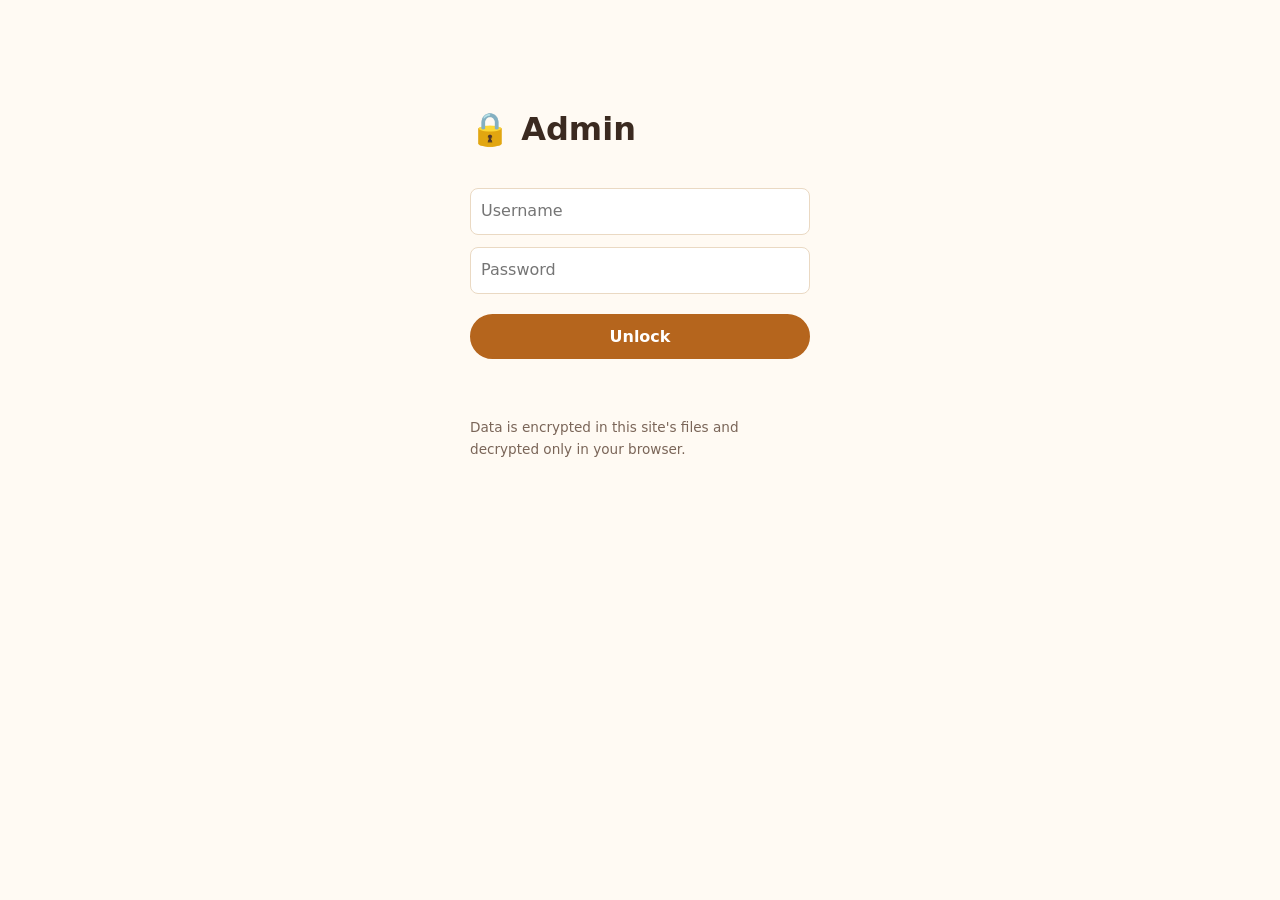
==== admin.html @ 82c0ba62 "Rebuild as custom-cookie quote site with encrypted admin page Co-Authored-By: Claude Sonnet 5.5 <nor" ====
<!doctype html>
<html lang="en">
<head>
  <meta charset="utf-8">
  <meta name="viewport" content="width=device-width, initial-scale=1">
  <meta name="robots" content="noindex, nofollow">
  <title>Admin</title>
  <link rel="stylesheet" href="styles.css">
  <style>
    .wrap { max-width: 1200px; margin: 0 auto; padding: 24px 16px; font-family: system-ui, sans-serif; }
    .login { max-width: 340px; margin: 60px auto; display: grid; gap: 12px; }
    .login input { font: inherit; padding: 10px; border-radius: 8px; border: 1px solid var(--border); background: var(--surface); color: var(--text); }
    .err { color: #c0392b; min-height: 1.3em; }
    .tabs { display: flex; flex-wrap: wrap; gap: 8px; margin: 12px 0; }
    .tools { display: flex; gap: 10px; align-items: center; margin-bottom: 10px; }
    .tools input { flex: 1; max-width: 320px; font: inherit; padding: 8px 10px; border-radius: 8px; border: 1px solid var(--border); background: var(--surface); color: var(--text); }
    .tablebox { overflow: auto; max-height: 70vh; border: 1px solid var(--border); border-radius: 10px; }
    table { border-collapse: collapse; width: 100%; font-size: .85rem; }
    th, td { padding: 6px 10px; border-bottom: 1px solid var(--border); text-align: left; white-space: nowrap; }
    thead th { position: sticky; top: 0; background: var(--alt); }
    td.n { text-align: right; font-variant-numeric: tabular-nums; }
  </style>
</head>
<body>
  <div class="wrap">
    <form id="login" class="login">
      <h1>🔒 Admin</h1>
      <input id="user" placeholder="Username" autocomplete="username" required>
      <input id="pw" type="password" placeholder="Password" autocomplete="current-password" required>
      <button class="btn full" type="submit">Unlock</button>
      <div class="err" id="err" role="alert"></div>
      <p class="muted small">Data is encrypted in this site's files and decrypted only in your browser.</p>
    </form>

    <section id="app" hidden>
      <div class="tools">
        <h1 style="margin:0">Business data</h1>
        <button class="btn ghost" id="lock" type="button">Lock</button>
      </div>
      <div id="tabs" class="tabs"></div>
      <div class="tools"><input id="q" type="search" placeholder="Search this sheet…"> <span id="count" class="muted small"></span></div>
      <div class="tablebox"><table id="tbl"></table></div>
    </section>
  </div>

  <script>
  (() => {
    const $ = (id) => document.getElementById(id);
    const b64 = (s) => Uint8Array.from(atob(s), (c) => c.charCodeAt(0));
    const esc = (s) => String(s ?? '').replace(/[&<>"']/g, (c) => ({ '&': '&amp;', '<': '&lt;', '>': '&gt;', '"': '&quot;', "'": '&#39;' }[c]));
    let data = null, current = null;

    async function decrypt(user, pw) {
      const blob = await fetch('data/private.enc.json', { cache: 'no-store' }).then((r) => { if (!r.ok) throw new Error('nodata'); return r.json(); });
      const base = await crypto.subtle.importKey('raw', new TextEncoder().encode(`${user}:${pw}`), 'PBKDF2', false, ['deriveKey']);
      const key = await crypto.subtle.deriveKey({ name: 'PBKDF2', salt: b64(blob.salt), iterations: blob.iter, hash: 'SHA-256' },
        base, { name: 'AES-GCM', length: 256 }, false, ['decrypt']);
      const plain = await crypto.subtle.decrypt({ name: 'AES-GCM', iv: b64(blob.iv) }, key, b64(blob.data));
      return JSON.parse(new TextDecoder().decode(plain));
    }

    function show(name) {
      current = name;
      [...$('tabs').children].forEach((b) => b.setAttribute('aria-selected', b.dataset.n === name));
      $('q').value = '';
      table();
    }
    function table() {
      const rows = data[current], q = $('q').value.toLowerCase();
      const body = rows.slice(1).filter((r) => !q || r.some((c) => String(c ?? '').toLowerCase().includes(q)));
      const cell = (c) => typeof c === 'number'
        ? `<td class="n">${Number.isInteger(c) ? c : Math.round(c * 100) / 100}</td>` : `<td>${esc(c)}</td>`;
      $('tbl').innerHTML = `<thead><tr>${rows[0].map((c) => `<th>${esc(c)}</th>`).join('')}</tr></thead>` +
        `<tbody>${body.map((r) => `<tr>${r.map(cell).join('')}</tr>`).join('')}</tbody>`;
      $('count').textContent = `${body.length} rows`;
    }

    $('login').addEventListener('submit', async (e) => {
      e.preventDefault();
      $('err').textContent = '';
      try {
        data = await decrypt($('user').value.trim(), $('pw').value);
      } catch (err) {
        $('err').textContent = err.message === 'nodata' ? 'No data has been uploaded yet.' : 'Wrong username or password.';
        return;
      }
      $('pw').value = '';
      $('login').hidden = true; $('app').hidden = false;
      $('tabs').innerHTML = Object.keys(data).map((n) => `<button class="chip" data-n="${esc(n)}" aria-selected="false">${esc(n)}</button>`).join('');
      show(Object.keys(data)[0]);
    });
    $('tabs').addEventListener('click', (e) => { if (e.target.dataset.n) show(e.target.dataset.n); });
    $('q').addEventListener('input', table);
    $('lock').addEventListener('click', () => { data = null; location.reload(); });
  })();
  </script>
</body>
</html>
---- styles.css ----
:root {
  --bg: #fffaf3;
  --surface: #ffffff;
  --alt: #f7ecdc;
  --text: #3b2a20;
  --muted: #7a6558;
  --accent: #b5651d;
  --accent-dark: #8f4d12;
  --border: #ead9c3;
  --radius: 14px;
}
@media (prefers-color-scheme: dark) {
  :root {
    --bg: #1f1712;
    --surface: #2a1f18;
    --alt: #261b14;
    --text: #f3e6d6;
    --muted: #b9a590;
    --accent: #e0914a;
    --accent-dark: #f0a762;
    --border: #44332a;
  }
}
* { box-sizing: border-box; }
html { scroll-behavior: smooth; }
body {
  margin: 0;
  background: var(--bg);
  color: var(--text);
  font: 16px/1.55 Georgia, "Times New Roman", serif;
}
a { color: var(--accent-dark); }
.muted { color: var(--muted); }
.small { font-size: .85rem; }

.site-header {
  position: sticky; top: 0; z-index: 20;
  display: flex; align-items: center; justify-content: space-between; gap: 12px;
  padding: 12px 16px;
  background: var(--bg);
  border-bottom: 1px solid var(--border);
}
.brand { font-size: 1.25rem; font-weight: bold; text-decoration: none; color: var(--text); }
nav { display: flex; align-items: center; gap: 14px; font-family: system-ui, sans-serif; font-size: .95rem; }
nav a { text-decoration: none; color: var(--text); }
nav a:hover { color: var(--accent); }
@media (max-width: 520px) { nav a { display: none; } }

.cart-btn {
  font: inherit; cursor: pointer;
  background: var(--accent); color: #fff; border: 0;
  padding: 8px 14px; border-radius: 999px;
}
.badge {
  display: inline-block; min-width: 1.4em; margin-left: 4px; padding: 0 6px;
  background: #fff; color: var(--accent-dark); border-radius: 999px; text-align: center; font-weight: 700;
}

.hero { text-align: center; padding: 64px 16px 56px; background: var(--alt); }
.hero h1 { font-size: clamp(1.9rem, 5vw, 3rem); margin: 0 0 12px; }
.hero p { max-width: 560px; margin: 0 auto 24px; color: var(--muted); }

.btn {
  display: inline-block; font: 600 1rem system-ui, sans-serif; cursor: pointer;
  background: var(--accent); color: #fff; border: 2px solid var(--accent);
  padding: 11px 22px; border-radius: 999px; text-decoration: none;
}
.btn:hover { background: var(--accent-dark); border-color: var(--accent-dark); }
.btn.ghost { background: transparent; color: var(--accent-dark); }
.btn.ghost:hover { background: var(--alt); }
.btn.full { width: 100%; margin-top: 8px; text-align: center; }

.section { max-width: 1050px; margin: 0 auto; padding: 48px 16px; }
.section.alt { max-width: none; background: var(--alt); }
.section.alt > * { max-width: 1018px; margin-left: auto; margin-right: auto; }
.section h2 { margin-top: 0; font-size: 1.8rem; }

.filters { display: flex; flex-wrap: wrap; gap: 8px; margin-bottom: 20px; }
.chip {
  font: .9rem system-ui, sans-serif; cursor: pointer;
  padding: 6px 14px; border-radius: 999px;
  background: var(--surface); color: var(--text); border: 1px solid var(--border);
}
.chip[aria-selected="true"] { background: var(--accent); border-color: var(--accent); color: #fff; }

.grid { display: grid; gap: 18px; grid-template-columns: repeat(auto-fill, minmax(240px, 1fr)); }
.card {
  background: var(--surface); border: 1px solid var(--border); border-radius: var(--radius);
  overflow: hidden; display: flex; flex-direction: column;
}
.card .pic {
  aspect-ratio: 4 / 3; display: grid; place-items: center; font-size: 3.5rem;
  background: var(--alt); object-fit: cover; width: 100%;
}
.card .body { padding: 14px 16px 16px; display: flex; flex-direction: column; gap: 6px; flex: 1; }
.card h3 { margin: 0; font-size: 1.1rem; }
.card p { margin: 0; color: var(--muted); font-size: .92rem; flex: 1; }
.card .price { font: 700 1rem system-ui, sans-serif; }
.card .row { display: flex; justify-content: space-between; align-items: center; gap: 8px; margin-top: 6px; }
.card.sold { opacity: .6; }
.card .btn { padding: 7px 16px; font-size: .9rem; }

.contact-list { list-style: none; padding: 0; margin: 0; display: grid; gap: 8px; }

.site-footer { text-align: center; padding: 28px 16px; color: var(--muted); border-top: 1px solid var(--border); }

/* order + quote */
.order-wrap { display: grid; gap: 24px; grid-template-columns: 1fr 340px; align-items: start; }
@media (max-width: 800px) { .order-wrap { grid-template-columns: 1fr; } }
.order-form { display: grid; gap: 12px; font-family: system-ui, sans-serif; }
.order-form label { display: grid; gap: 4px; font-size: .9rem; }
.order-form label.check { display: flex; gap: 8px; align-items: center; }
.order-form .two { display: grid; grid-template-columns: 1fr 1fr; gap: 12px; }
.order-form input:not([type=checkbox]), .order-form textarea, .order-form select {
  font: inherit; padding: 9px 10px; border-radius: 8px;
  border: 1px solid var(--border); background: var(--surface); color: var(--text);
}
.quote {
  position: sticky; top: 76px; font-family: system-ui, sans-serif;
  background: var(--surface); border: 1px solid var(--border); border-radius: var(--radius); padding: 16px;
}
.quote h3 { margin: 0 0 8px; font-family: Georgia, serif; }
.quote dl { margin: 0; display: grid; gap: 4px; font-size: .9rem; }
.quote dl div { display: flex; justify-content: space-between; gap: 8px; }
.quote dt, .quote dd { margin: 0; }
.total-row { display: flex; justify-content: space-between; padding: 12px 0 4px; margin-top: 8px; border-top: 1px solid var(--border); font-size: 1.15rem; }
.card h3 { text-align: center; }
.card .body { padding: 10px; }
#gallery { grid-template-columns: repeat(auto-fill, minmax(150px, 1fr)); }
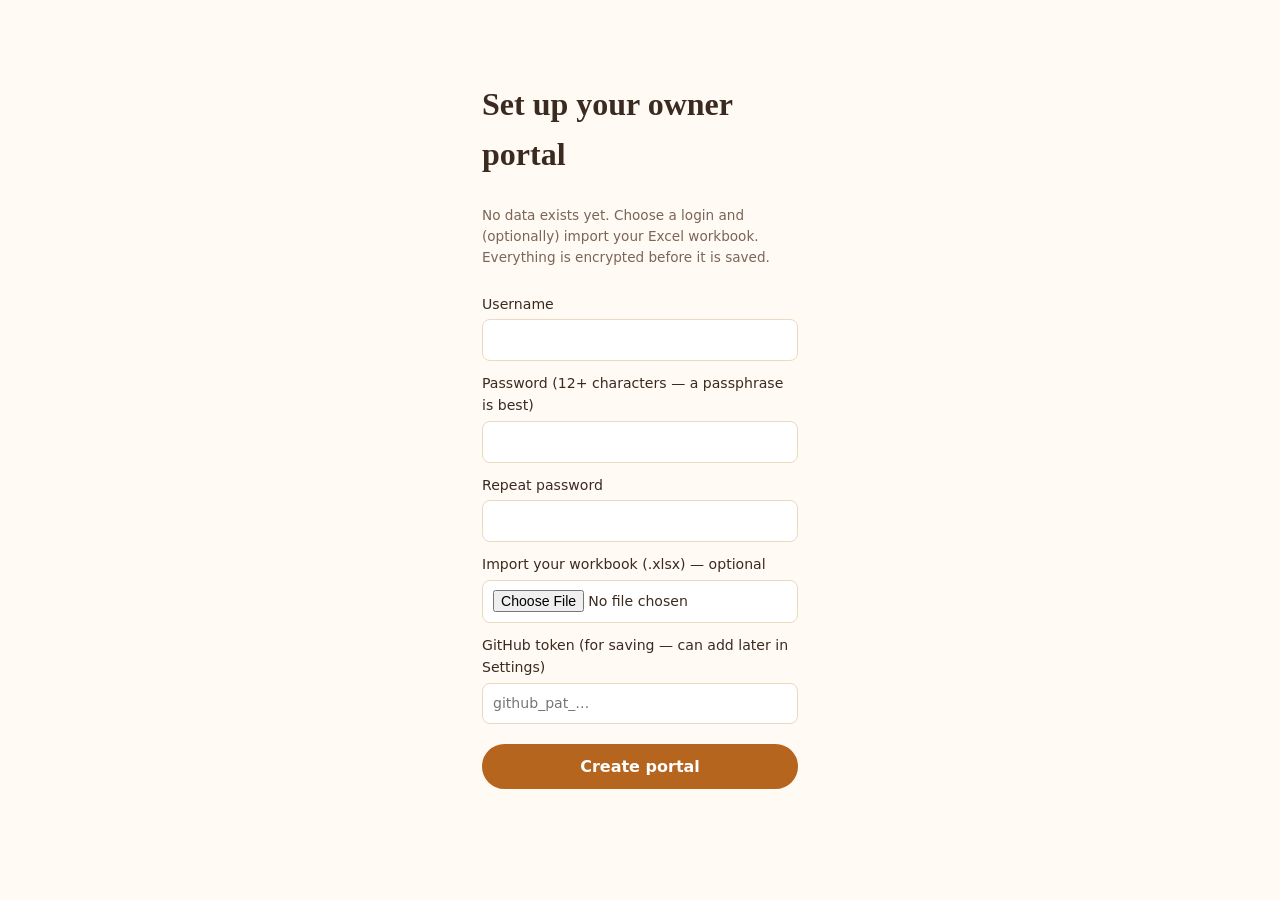
==== commit 6a192978: "Add owner portal: encrypted order tracking, calendar, money dashboard Co-Authored-By: Claude Sonnet " ====
--- a/admin.html
+++ b/admin.html
@@ -4,95 +4,30 @@
   <meta charset="utf-8">
   <meta name="viewport" content="width=device-width, initial-scale=1">
   <meta name="robots" content="noindex, nofollow">
-  <title>Admin</title>
+  <title>Owner Portal</title>
   <link rel="stylesheet" href="styles.css">
-  <style>
-    .wrap { max-width: 1200px; margin: 0 auto; padding: 24px 16px; font-family: system-ui, sans-serif; }
-    .login { max-width: 340px; margin: 60px auto; display: grid; gap: 12px; }
-    .login input { font: inherit; padding: 10px; border-radius: 8px; border: 1px solid var(--border); background: var(--surface); color: var(--text); }
-    .err { color: #c0392b; min-height: 1.3em; }
-    .tabs { display: flex; flex-wrap: wrap; gap: 8px; margin: 12px 0; }
-    .tools { display: flex; gap: 10px; align-items: center; margin-bottom: 10px; }
-    .tools input { flex: 1; max-width: 320px; font: inherit; padding: 8px 10px; border-radius: 8px; border: 1px solid var(--border); background: var(--surface); color: var(--text); }
-    .tablebox { overflow: auto; max-height: 70vh; border: 1px solid var(--border); border-radius: 10px; }
-    table { border-collapse: collapse; width: 100%; font-size: .85rem; }
-    th, td { padding: 6px 10px; border-bottom: 1px solid var(--border); text-align: left; white-space: nowrap; }
-    thead th { position: sticky; top: 0; background: var(--alt); }
-    td.n { text-align: right; font-variant-numeric: tabular-nums; }
-  </style>
+  <link rel="stylesheet" href="portal.css">
 </head>
-<body>
-  <div class="wrap">
-    <form id="login" class="login">
-      <h1>🔒 Admin</h1>
-      <input id="user" placeholder="Username" autocomplete="username" required>
-      <input id="pw" type="password" placeholder="Password" autocomplete="current-password" required>
-      <button class="btn full" type="submit">Unlock</button>
-      <div class="err" id="err" role="alert"></div>
-      <p class="muted small">Data is encrypted in this site's files and decrypted only in your browser.</p>
-    </form>
+<body class="portal">
+  <div id="gate" class="gate"></div>
 
-    <section id="app" hidden>
-      <div class="tools">
-        <h1 style="margin:0">Business data</h1>
-        <button class="btn ghost" id="lock" type="button">Lock</button>
-      </div>
-      <div id="tabs" class="tabs"></div>
-      <div class="tools"><input id="q" type="search" placeholder="Search this sheet…"> <span id="count" class="muted small"></span></div>
-      <div class="tablebox"><table id="tbl"></table></div>
-    </section>
+  <div id="app" hidden>
+    <header class="p-head">
+      <strong class="p-title">🍪 Owner portal</strong>
+      <nav id="tabs" class="p-tabs" aria-label="Sections">
+        <button data-tab="orders">Orders</button>
+        <button data-tab="calendar">Calendar</button>
+        <button data-tab="money">Money</button>
+        <button data-tab="workbook">Workbook</button>
+        <button data-tab="settings">Settings</button>
+      </nav>
+      <span id="savestate" class="savestate" role="status"></span>
+      <button id="lock" class="btn ghost small-btn" type="button">Lock</button>
+    </header>
+    <main id="main" class="p-main"></main>
   </div>
 
-  <script>
-  (() => {
-    const $ = (id) => document.getElementById(id);
-    const b64 = (s) => Uint8Array.from(atob(s), (c) => c.charCodeAt(0));
-    const esc = (s) => String(s ?? '').replace(/[&<>"']/g, (c) => ({ '&': '&amp;', '<': '&lt;', '>': '&gt;', '"': '&quot;', "'": '&#39;' }[c]));
-    let data = null, current = null;
-
-    async function decrypt(user, pw) {
-      const blob = await fetch('data/private.enc.json', { cache: 'no-store' }).then((r) => { if (!r.ok) throw new Error('nodata'); return r.json(); });
-      const base = await crypto.subtle.importKey('raw', new TextEncoder().encode(`${user}:${pw}`), 'PBKDF2', false, ['deriveKey']);
-      const key = await crypto.subtle.deriveKey({ name: 'PBKDF2', salt: b64(blob.salt), iterations: blob.iter, hash: 'SHA-256' },
-        base, { name: 'AES-GCM', length: 256 }, false, ['decrypt']);
-      const plain = await crypto.subtle.decrypt({ name: 'AES-GCM', iv: b64(blob.iv) }, key, b64(blob.data));
-      return JSON.parse(new TextDecoder().decode(plain));
-    }
-
-    function show(name) {
-      current = name;
-      [...$('tabs').children].forEach((b) => b.setAttribute('aria-selected', b.dataset.n === name));
-      $('q').value = '';
-      table();
-    }
-    function table() {
-      const rows = data[current], q = $('q').value.toLowerCase();
-      const body = rows.slice(1).filter((r) => !q || r.some((c) => String(c ?? '').toLowerCase().includes(q)));
-      const cell = (c) => typeof c === 'number'
-        ? `<td class="n">${Number.isInteger(c) ? c : Math.round(c * 100) / 100}</td>` : `<td>${esc(c)}</td>`;
-      $('tbl').innerHTML = `<thead><tr>${rows[0].map((c) => `<th>${esc(c)}</th>`).join('')}</tr></thead>` +
-        `<tbody>${body.map((r) => `<tr>${r.map(cell).join('')}</tr>`).join('')}</tbody>`;
-      $('count').textContent = `${body.length} rows`;
-    }
-
-    $('login').addEventListener('submit', async (e) => {
-      e.preventDefault();
-      $('err').textContent = '';
-      try {
-        data = await decrypt($('user').value.trim(), $('pw').value);
-      } catch (err) {
-        $('err').textContent = err.message === 'nodata' ? 'No data has been uploaded yet.' : 'Wrong username or password.';
-        return;
-      }
-      $('pw').value = '';
-      $('login').hidden = true; $('app').hidden = false;
-      $('tabs').innerHTML = Object.keys(data).map((n) => `<button class="chip" data-n="${esc(n)}" aria-selected="false">${esc(n)}</button>`).join('');
-      show(Object.keys(data)[0]);
-    });
-    $('tabs').addEventListener('click', (e) => { if (e.target.dataset.n) show(e.target.dataset.n); });
-    $('q').addEventListener('input', table);
-    $('lock').addEventListener('click', () => { data = null; location.reload(); });
-  })();
-  </script>
+  <dialog id="dlg"></dialog>
+  <script src="portal.js"></script>
 </body>
 </html>
--- a/portal.css
+++ b/portal.css
@@ -0,0 +1,80 @@
+body.portal { font-family: system-ui, sans-serif; }
+.gate { max-width: 380px; margin: 40px auto; padding: 0 16px; display: grid; gap: 12px; }
+.gate h1 { margin: 0; font-family: Georgia, serif; }
+.gate label, .ef label { display: grid; gap: 4px; font-size: .88rem; }
+input, select, textarea { font: inherit; }
+.gate input, .ef input, .ef select, .ef textarea, .p-main input, .p-main select {
+  padding: 9px 10px; border-radius: 8px; border: 1px solid var(--border);
+  background: var(--surface); color: var(--text); min-width: 0;
+}
+.err { color: #c0392b; min-height: 1.2em; font-size: .9rem; }
+.ok { color: #2e7d32; }
+
+.p-head {
+  position: sticky; top: 0; z-index: 10; display: flex; align-items: center; gap: 12px; flex-wrap: wrap;
+  padding: 10px 16px; background: var(--bg); border-bottom: 1px solid var(--border);
+}
+.p-tabs { display: flex; gap: 4px; flex-wrap: wrap; flex: 1; }
+.p-tabs button {
+  font: inherit; cursor: pointer; padding: 6px 12px; border-radius: 999px;
+  border: 0; background: none; color: var(--text);
+}
+.p-tabs button[aria-current="true"] { background: var(--accent); color: #fff; }
+.small-btn { padding: 5px 14px; font-size: .85rem; }
+.savestate { font-size: .82rem; color: var(--muted); }
+.savestate.bad { color: #c0392b; font-weight: 600; }
+
+.p-main { max-width: 1150px; margin: 0 auto; padding: 18px 16px 60px; }
+.p-main h2 { margin: 0 0 12px; font-family: Georgia, serif; }
+.bar { display: flex; flex-wrap: wrap; gap: 8px; align-items: center; margin-bottom: 12px; }
+.bar .grow { flex: 1; min-width: 160px; }
+.btn.small { padding: 6px 14px; font-size: .88rem; }
+
+.tablebox { overflow: auto; border: 1px solid var(--border); border-radius: 10px; background: var(--surface); }
+table.t { border-collapse: collapse; width: 100%; font-size: .87rem; }
+.t th, .t td { padding: 7px 10px; border-bottom: 1px solid var(--border); text-align: left; white-space: nowrap; }
+.t thead th { background: var(--alt); position: sticky; top: 0; }
+.t tbody tr[data-id] { cursor: pointer; }
+.t tbody tr[data-id]:hover { background: var(--alt); }
+.t .n { text-align: right; font-variant-numeric: tabular-nums; }
+.t select { padding: 3px 6px; font-size: .82rem; }
+.neg { color: #c0392b; font-weight: 600; }
+.pill { display: inline-block; padding: 1px 9px; border-radius: 999px; font-size: .75rem; background: var(--alt); border: 1px solid var(--border); }
+.pill.rush { background: #ffe9d6; color: #a14a00; border-color: #f2c79e; }
+@media (max-width: 700px) { .hide-sm { display: none; } }
+
+.kpis { display: grid; gap: 12px; grid-template-columns: repeat(auto-fit, minmax(160px, 1fr)); margin-bottom: 20px; }
+.kpi { background: var(--surface); border: 1px solid var(--border); border-radius: 12px; padding: 12px 14px; }
+.kpi b { display: block; font-size: 1.4rem; }
+.kpi span { color: var(--muted); font-size: .82rem; }
+.panels { display: grid; gap: 16px; grid-template-columns: repeat(auto-fit, minmax(300px, 1fr)); margin-bottom: 20px; }
+.panel { background: var(--surface); border: 1px solid var(--border); border-radius: 12px; padding: 14px; }
+.panel h3 { margin: 0 0 8px; font-size: 1rem; }
+svg.chart { width: 100%; height: auto; }
+svg.chart text { fill: var(--muted); font-size: 11px; text-anchor: middle; }
+svg.chart text.bv { fill: var(--text); }
+.hbar { display: grid; grid-template-columns: 110px 1fr 70px; gap: 8px; align-items: center; font-size: .82rem; margin: 4px 0; }
+.hbar i { display: block; height: 10px; border-radius: 5px; background: var(--accent); }
+
+.day { margin: 18px 0 6px; font-weight: 700; }
+.day.over { color: #c0392b; }
+.ev { display: flex; flex-wrap: wrap; gap: 8px 14px; align-items: center; padding: 9px 12px; margin-bottom: 6px; cursor: pointer;
+  background: var(--surface); border: 1px solid var(--border); border-radius: 10px; font-size: .9rem; }
+.ev:hover { background: var(--alt); }
+.ev .who { font-weight: 600; min-width: 150px; }
+
+dialog { border: 1px solid var(--border); border-radius: 14px; padding: 0; width: min(720px, 94vw); background: var(--bg); color: var(--text); }
+dialog::backdrop { background: rgba(0,0,0,.5); }
+.ef { padding: 18px; display: grid; gap: 14px; font-family: system-ui, sans-serif; }
+.ef h2 { margin: 0; font-family: Georgia, serif; }
+.fgrid { display: grid; gap: 10px 12px; grid-template-columns: repeat(auto-fill, minmax(190px, 1fr)); }
+.fgrid .wide { grid-column: 1 / -1; }
+.calc { font-size: .85rem; background: var(--alt); border-radius: 10px; padding: 10px 12px; }
+.calc:empty { display: none; }
+.actions { display: flex; gap: 8px; flex-wrap: wrap; }
+.actions .sp { flex: 1; }
+.btn.danger { background: transparent; color: #c0392b; border-color: #c0392b; }
+.help ol { padding-left: 20px; }
+.help code { background: var(--alt); padding: 1px 5px; border-radius: 4px; }
+
+.gate[hidden], #app[hidden] { display: none; }
